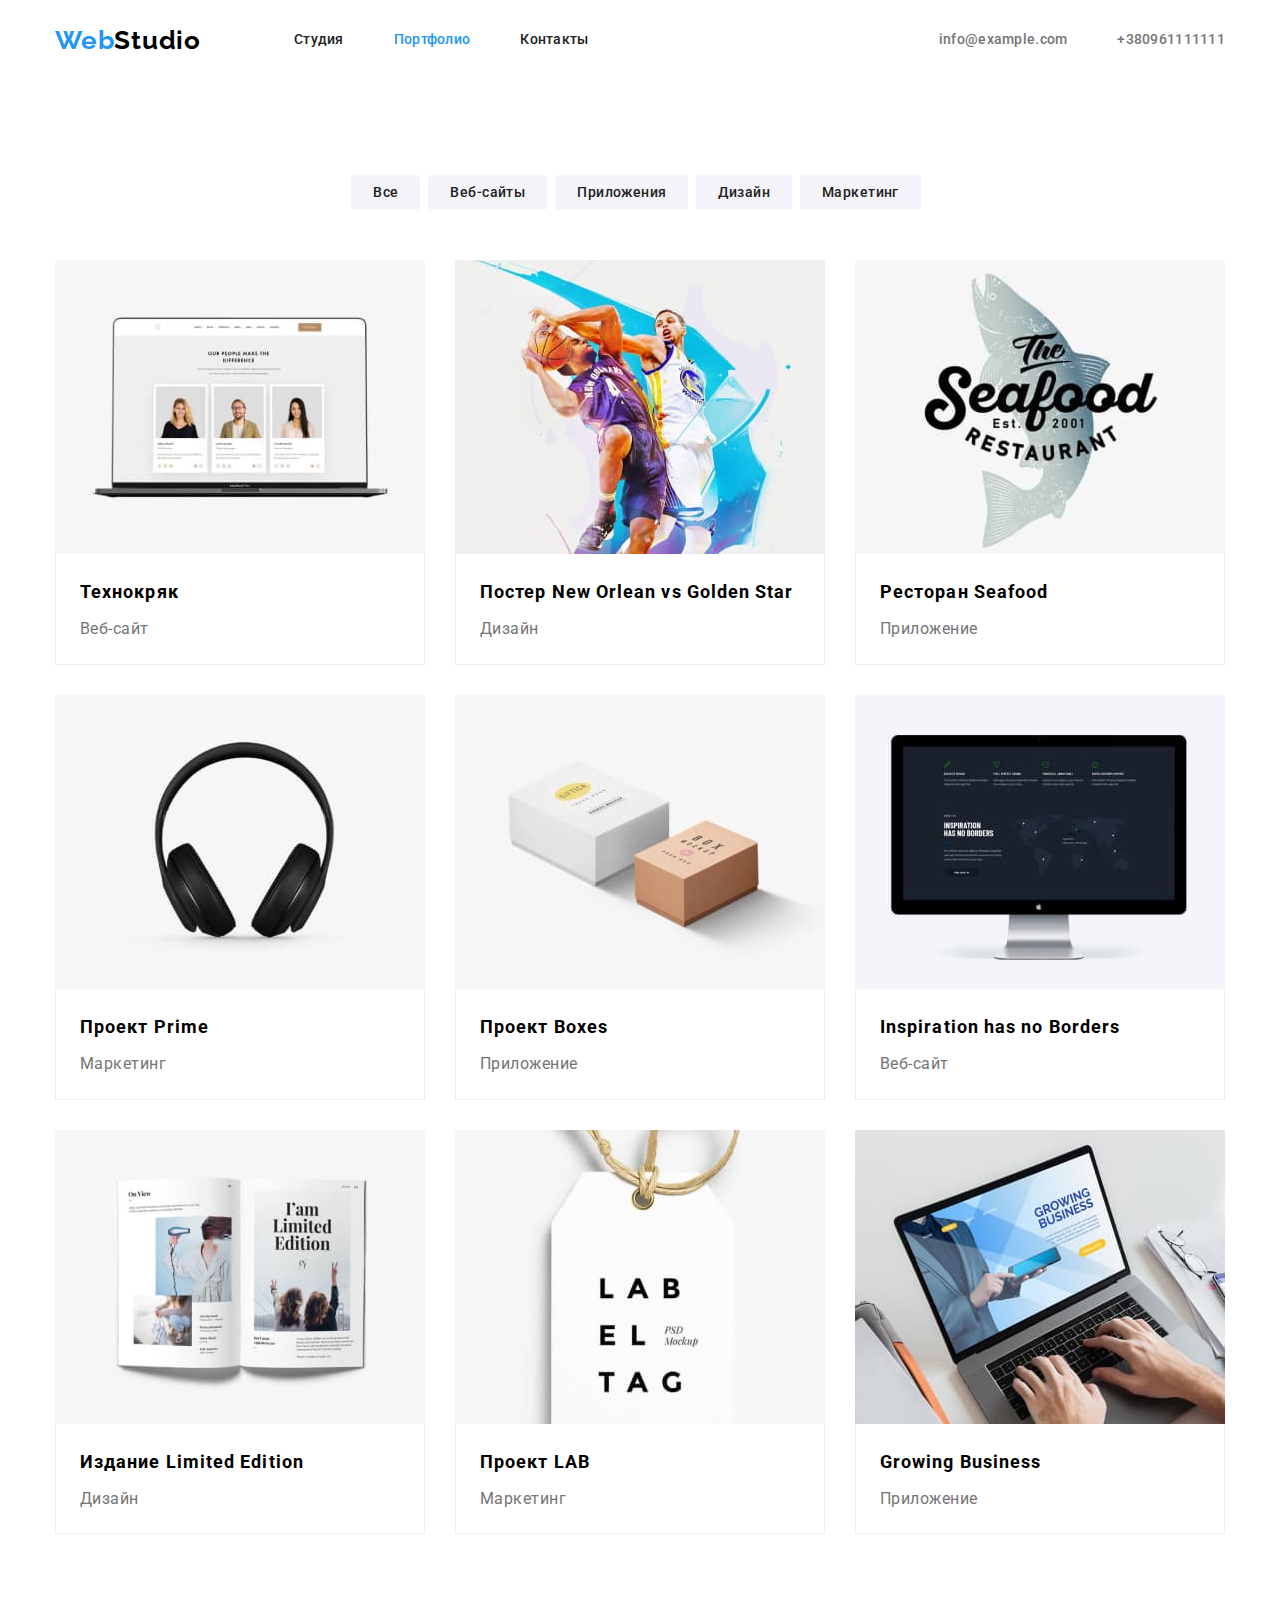
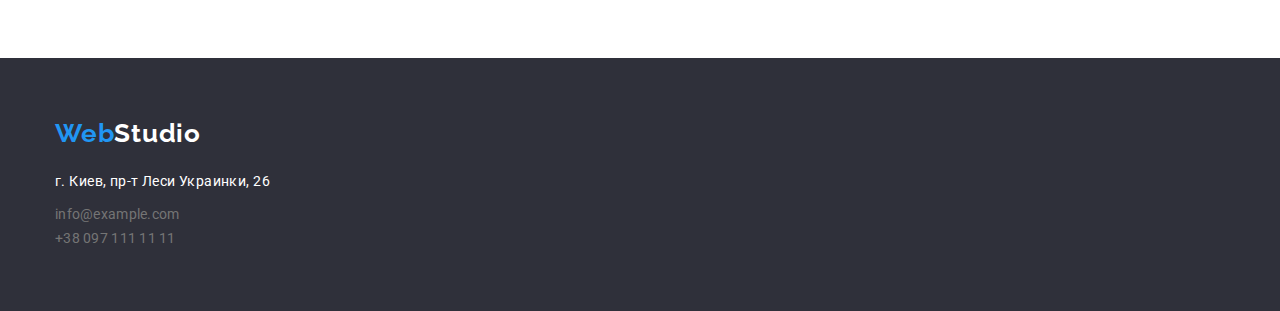
==== portfolio.html @ 349bbde1 "HW#04_05072022" ====
<!DOCTYPE html>
<html lang="ru">

<head>
    <meta charset="UTF-8">
    <meta http-equiv="X-UA-Compatible" content="IE=edge">
    <meta name="viewport" content="width=device-width, initial-scale=1.0">
    <title>Главная</title>

    <link rel="preconnect" href="https://fonts.googleapis.com">
    <link rel="preconnect" href="https://fonts.gstatic.com" crossorigin>
    <link
        href="https://fonts.googleapis.com/css2?family=Raleway:wght@700&family=Roboto:wght@400;500;700;900&display=swap"
        rel="stylesheet">
    <link rel="stylesheet"
        href="https://cdnjs.cloudflare.com/ajax/libs/modern-normalize/1.1.0/modern-normalize.min.css">
    <link rel="stylesheet" href="./css/styles.css">
</head>


    <!-- Оглавление -->
<header class="header">
<div class="container header-container">
    <nav class="navigation">
        <a href="/" class="webstudio"><span class="web">Web</span><span class="studio">Studio</span></a>
        <ul class="nav-list">
            <li class="nav-listitem"><a href="./index.html" class="href">Студия</a></li>
            <li class="nav-listitem"><a href="./portfolio.html" class="href current">Портфолио</a></li>
            <li class="nav-listitem"><a href="/" class="href">Контакты</a></li>
        </ul>
    </nav>

    <ul class="nav-listcontacts">
        <li><a href="mailto:info@example.com" class="contacts email">info@example.com</a></li>
        <li><a href="tel:0961111111" class="contacts">+380961111111</a></li>
    </ul>
    </div>
</header>
    <main class="main-portfolio">
        <!-- Виды услуг -->
        <section class="section">
        <div class="container"> 
            <h1 hidden> Наши проекты</h1>
            <ul class="button-types">
                <li class="buttons"><button type="button" class="button-other">Все</button></li>
                <li class="buttons"><button type="button" class="button-other">Веб-сайты</button></li>
                <li class="buttons"><button type="button" class="button-other">Приложения</button></li>
                <li class="buttons"><button type="button" class="button-other">Дизайн</button></li>
                <li class="buttons"><button type="button" class="button-other">Маркетинг</button></li>
            </ul>
               <!-- Проекты -->
        <ul class="work-examples">
            <li class="work-items">
                <img src="./images/imgTechno.jpg" alt="Технокряк"/>
               <div class="workitems-wrapper"> 
                <h2 class="work-name">Технокряк</h2>
                <p class="work-type">Веб-сайт</p>
                </div>
            </li>
            <li class="work-items">
                <img src="./images/imgNewOrlean.jpg" alt="Постер New Orlean vs Golden Star"/>
                <div class="workitems-wrapper">
                <h2  class="work-name">Постер New Orlean vs Golden Star</h2>
                <p class="work-type">Дизайн</p>
                </div>
            </li>
            <li class="work-items">
                <img src="./images/imgSeafood.jpg" alt="Ресторан Seafood"/>
                <div class="workitems-wrapper"> 
                <h2  class="work-name">Ресторан Seafood</h2>
                <p class="work-type">Приложение</p>
                </div>
            </li>

            <li class="work-items">
                <img src="./images/imgPrime.jpg" alt="Проект Prime"/>
                <div class="workitems-wrapper">
                <h2 class="work-name">Проект Prime</h2>
                <p class="work-type">Маркетинг</p>
                </div>
            </li>

            <li class="work-items">
                <img src="./images/imgBoxes.jpg" alt="Проект Boxes"/>
                <div class="workitems-wrapper">
                <h2  class="work-name">Проект Boxes</h2>
                <p class="work-type">Приложение</p>
                </div>
            </li>

            <li class="work-items">
                <img src="./images/imgInspiration.jpg" alt="Inspiration has no Borders"/>
                <div class="workitems-wrapper">
                <h2  class="work-name">Inspiration has no Borders</h2>
                <p class="work-type">Веб-сайт</p>
                </div>
            </li>
            <li class="work-items">
                <img src="./images/imgLimitedEdition.jpg" alt="Издание Limited Edition"/>
                <div class="workitems-wrapper">
                <h2  class="work-name">Издание Limited Edition</h2>
                <p class="work-type">Дизайн</p>
                </div>
            </li>
            <li class="work-items">
                <img src="./images/imgLab.jpg" alt="Проект LAB"/>
                <div class="workitems-wrapper">
                <h2  class="work-name">Проект LAB</h2>
                <p class="work-type">Маркетинг</p>
                </div>
            </li>
            <li class="work-items">
                <img src="./images/imgGrowBusiness.jpg" alt="Growing Business"/>
                <div class="workitems-wrapper">
                <h2  class="work-name">Growing Business</h2>
                <p class="work-type">Приложение</p>
                </div>
            </li>
        </ul>

        </div>
        </section> 


    </main>
    
        <footer class="footer">
            <div class="container footer-container">
                <a href="/" class="webstudio"><span class="web">Web</span><span class="studiofooter">Studio</span></a>
        
                <address>
                    <ul class="nav-footer">
                        <li class="address">г. Киев, пр-т Леси Украинки, 26</li>
                        <li><a href="mailto:info@example.com" class="contacts">info@example.com</a></li>
                        <li><a href="tel:+380961111111" class="contacts">+38 097 111 11 11</a></li>
                    </ul>
                </address>
        
            </div>
        </footer>


</body>
</html>
---- css/styles.css ----
a { text-decoration: none;}
ul {list-style: none;}
li {list-style: none;}
:root {
    --weblogo-color: #2196F3;
    --text-color: #000000;
    --background:#FFFFFF;
    --portcontacts-color: #212121;
    --tel-color:  #757575;
    --sectionbackgroung: #F5F4FA;
    --solutionbackground-color: #2F303A;
    --iconbackground: F5F4FA;
}
body {
font-family: Roboto, sans-serif;
font-size: 14px;
letter-spacing: 0.03em;
color: var(--text-color);
background: var(--background);
}

h1,
h2,
h3,
p {
margin-top: 0;
margin-bottom: 0;
}

ul {
margin-top: 0;
margin-bottom: 0;
padding-left: 0;
}

img {
display: block;
}

/* Вся секция - Шапка: */
.container {
width: 1200px;
padding-left: 15px;
padding-right: 15px;
margin-left: auto;
margin-right: auto;
}
.section {
padding-top: 94px;
padding-bottom: 94px;
}

/* Overlay styles */
.overlay {
max-width: 1600px;
height: 480px;
margin-left: auto;
margin-right: auto;
background-image: linear-gradient(
    to right, 
    rgba(47, 48, 58, 0.4),
    rgba(47, 48, 58, 0.4)
    ),
    url(../images/Imgpic-hero.jpg);
    background-repeat: no-repeat;
    background-size: cover;
    background-position: center;
    background-color: var(--solutionbackground-color);
}

/* .finger {
    width: 16px;
    height: 16px;
    margin-left: 27px;
   background-image: url(../images/finger.png);
   background-size: contain;
}  */

.header {
padding-top: 25px;
padding-bottom: 25px;
}
.header-container {
/* font-weight: 500px; */
display: flex;
align-items: center;
font-weight: 500;
letter-spacing: 0.02em;
line-height: 1.14;
/* justify-content: space-between; */
}
.navigation {
display: flex;
align-items: center;
}
.nav-list {
display: flex;
align-items: center;
}
.nav-listcontacts {
margin-left: auto;
display: flex;
align-items: center;
}

.href:focus, .href:hover {
color:var(--weblogo-color);
}
.href {
color: var(--portcontacts-color);
}
.nav-listitem:not(:last-child) {
margin-right: 50px; 
}


/*Шапка- лого */
.webstudio {
margin-right: 93px;
font-family: Raleway;
font-weight: 700;
font-size: 26px;
line-height: 1.19;
letter-spacing: 00.03em;
}
.web {
color: var(--weblogo-color)}

.studio {
color: var(--text-color);}

.studio >footer {
    color: var(--text-color);
}
.email{
margin-left: auto;
margin-right: 50px;
}
.contacts {
font-weight: 500px;
color: var(--tel-color);
letter-spacing: 0.02em;
line-height: 1.14;
}

.contacts:hover{
color: var(--weblogo-color);
}

.contacts:focus {
color: var(--weblogo-color);
}
.contacts.email::before {
background-image: url(../images/envelope.png);
}
.contacts.tel::before {
    background-image: url(../images/smartphone.png);
}
/* Блок эффективные решения - заказать услугу */
.solution {
background: var(--solutionbackground-color);
padding-top: 200px;
padding-bottom: 200px;
text-align: center;
}

.solution-text {
width: 696px;
margin:auto;
margin-bottom: 30px;
font-size: 44px;
font-weight: 900;
line-height: 1.36;
text-align: center;
letter-spacing: 0.06em;
text-transform: uppercase;
color: var(--background);
}
/* Кнопка "Заказать услугу" */

button { 
cursor: pointer;
}

.button-orderservice {
min-width: 200px;
font-size: 16px;
background: var(--weblogo-color);
color: var(--background);
border: 1px solid var(--text-color);
padding: 10px 32px;
border-radius: 4px;
letter-spacing: 0.06em;
font-weight: 700;
line-height: 1.62;
}

/* Наши преимущества стили */
.advantages {
display: flex;
align-items: flex-start;
}
.advantage-items:not(:last-child) {
margin-right: 30px;
}
.advantage-items {
flex-basis: calc((100%-4*30px)/4);
}
.advantage-items::before {
display: block;
content: "";
height: 120px;
outline: 1px solid red;
background-size: contain;
background-repeat: no-repeat;
}
.advantage-items.icon-antenna::before {
background-image: url(../images/antenna.png) ;
}
.advantage-items.icon-clock::before {
    background-image: url(../images/clock.png);
}
.advantage-items.icon-computer::before {
    background-image: url(../images/computer.png);
}
.advantage-items.icon-astronaft::before {
    background-image: url(../images/astronaut.png);
}
.advantage-header {
margin-bottom: 10px;
line-height: 1.14;
font-size: 14px;
text-transform: uppercase;
color: var(--portcontacts-color);
background-position: center;
background-color: var(--iconbackground);
border-radius: 4px;
}

.advantage-text {
line-height: 1.71;
color: var(--tel-color);
} 
.whatwedo {
padding-top: 0px;
}
.pics {
display: flex;
align-items: center;
justify-content: space-between;
}
/* Наша команда - стили */ 
.section-team {
background: var(--sectionbackgroung);
}

.header-h {
margin-bottom: 50px;
font-size: 36px;
line-height: 1.16;
text-align: center;
color: var(--portcontacts-color);
}

.team {
display: flex;
flex-wrap: wrap;
/* margin-left: -30px; */
}

.team-card {
background-color: var(--background);
box-shadow: 0px 1px 3px rgba(0, 0, 0, 0.12), 0px 1px 1px rgba(0, 0, 0, 0.14), 0px 2px 1px rgba(0, 0, 0, 0.2);
border-radius: 0px 0px 4px 4px;
}
.team-card:not(:nth-child(4n)) {
margin-right: 30px;
/* flex-basis: calc((100%-4*30px)/4); */
}
/* Стиль секции с тенью */
.teamcontent-wrapper {
padding: 20px 24px;
text-align: center;
flex-basis: calc((100%-120px)/4);
}
.manager {
margin-bottom: 10px;
color: var(--portcontacts-color);
font-size: 16px;
font-weight: 500;
line-height: 1.18;
letter-spacing: 0.03em;
}

.position {
color: var(--tel-color);
font-size: 16px;
line-height: 1.17;
letter-spacing: 0.03em;
}
/* Секция - Постоянные клиенты */
.section-clients {
display: inline-block;
height: 170px;
width: 92px;
background-color: #AFB1B8;
border: 1px solid #AFB1B8;
border-radius: 4px;
}
.client-one {
    background-image: url(../images/Logoclient1.png);
}
.client-two {
    background-image: url(../images/Logoclient2.png);
}
.client-three {
    background-image: url(../images/Logoclient3.png);
}
.client-four {
    background-image: url(../images/Logoclient4.png);
}
.client-five {
    background-image: url(../images/Logoclient5.png);
}

.client-six {
    background-image: url(../images/Logoclient5.png);
}
/*Футер-Вебстудия */
.footer {
padding-top: 60px;
padding-bottom: 60px;
line-height: 1.71;
background: var(--solutionbackground-color);
}

.studiofooter {
color: var(--background);
}

.nav-footer {
margin-top: 20px;
 }
/* Футер- Адрес */
address {
font-style: normal;
}

.address:not(last-child) {
margin-bottom: 9px;
color: var(--background);
line-height: 1.71;
}
.contacts.footer {
color: var(--tel-color);
letter-spacing: 0.03em;
}
.contacts.footer:hover {
color: var(--weblogo-color);
}

/* Стили для потрфолио */

.button-other:hover, .button-other:focus {
background: var(--weblogo-color);
color: var(--background);}

.button-other {
font-size: 16px solid;
font-weight: 500;
line-height: 1.63;
text-align: center;
letter-spacing: 0.03em;
color: var(--portcontacts-color);
background: var(--sectionbackgroung);
border-radius: 4px;
border: none;
padding: 6px 22px;}

.buttons:not(:last-child) {
margin-right: 8px;
}
.current {
color: var(--weblogo-color);
}

.button-types {
display: flex;
align-items: flex-start;
margin-left: -8px;
justify-content: center;
margin-bottom: 50px;
}
.work-name {
font-size: 18px;
letter-spacing: 0.06em;
line-height: 2;
margin-bottom: 4px;
}

.work-type {
font-style: Regular;
font-size: 16px;
font-weight: 400;
letter-spacing: 0.03em;
line-height: 1.87;
color: var(--tel-color);
}
.work-examples {
display: flex;
flex-wrap: wrap;
}
.work-items:not(:nth-child(3n)) {
margin-right: 30px;
}
.work-items {
margin-bottom: 30px;
}
.workitems-wrapper {
padding: 20px 24px;
border-left: 1px solid #EEEEEE;
border-right: 1px solid #EEEEEE;
border-bottom: 1px solid #EEEEEE;
}
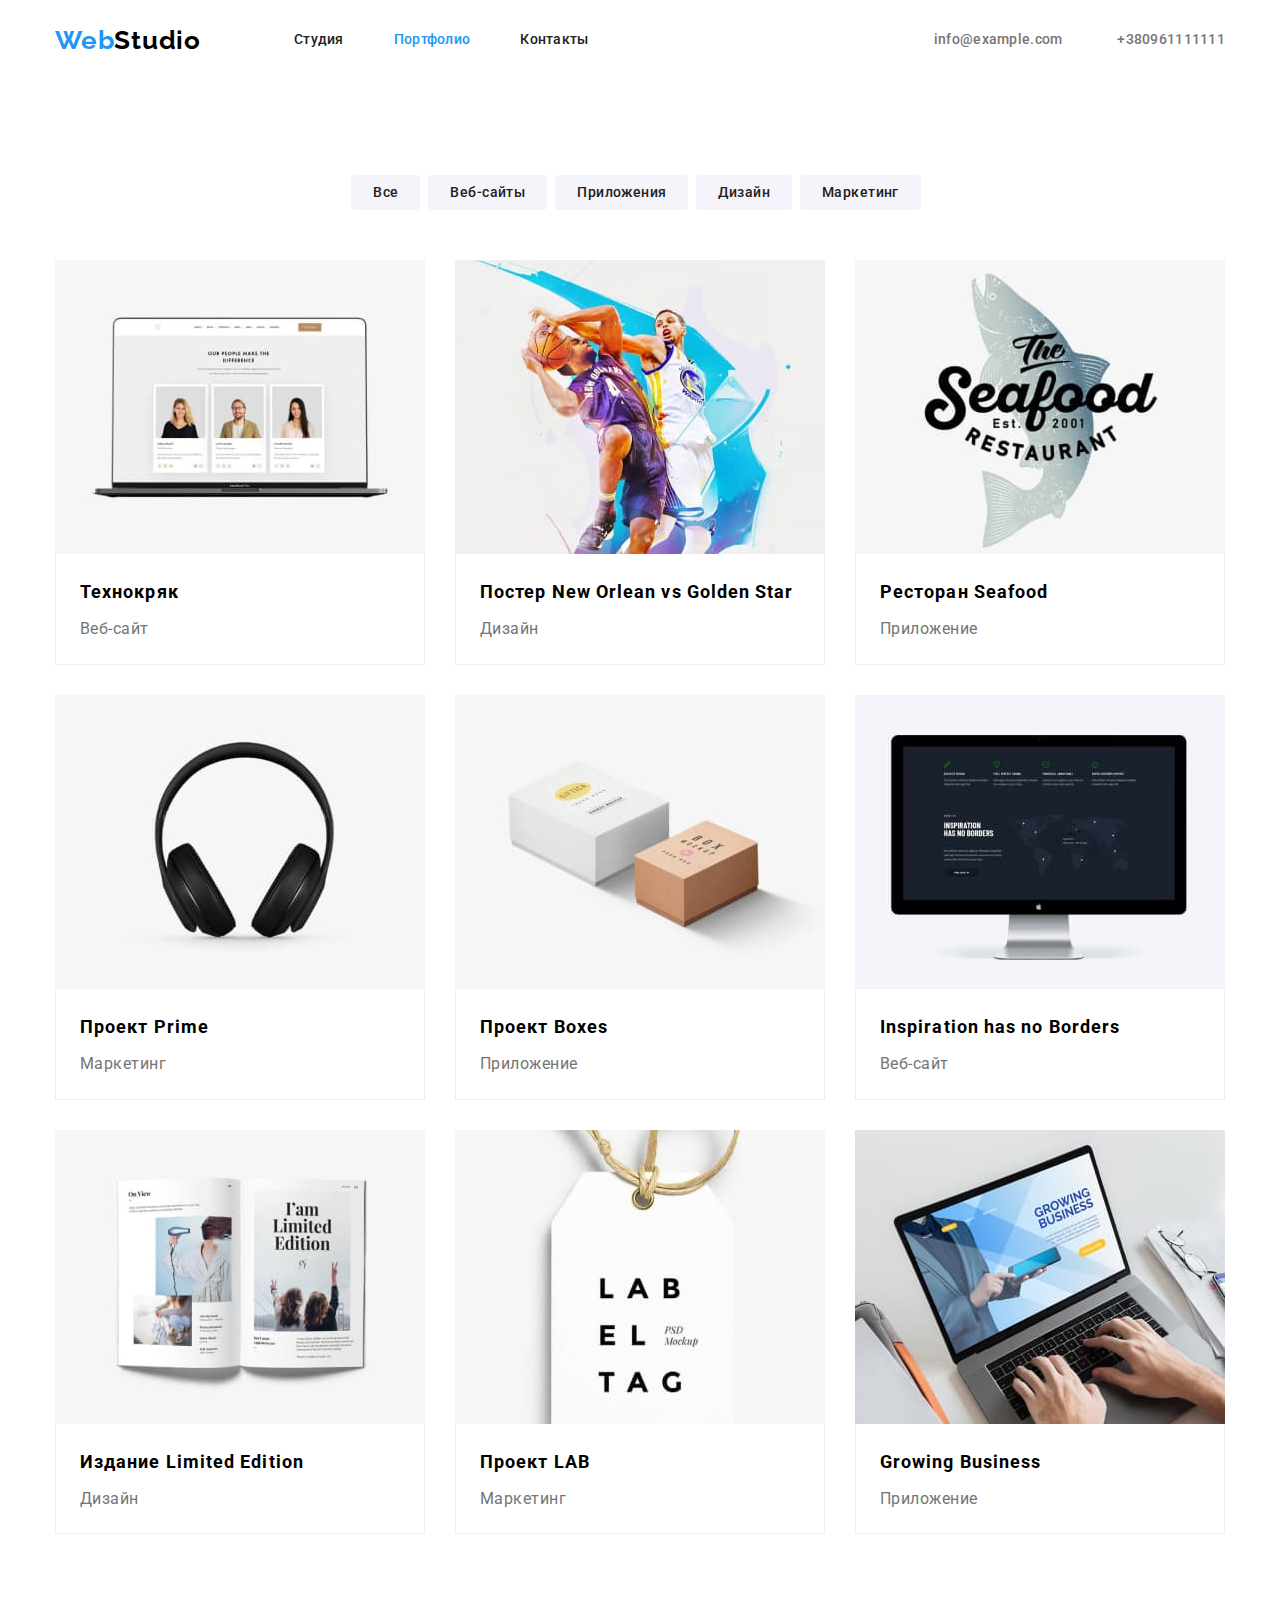
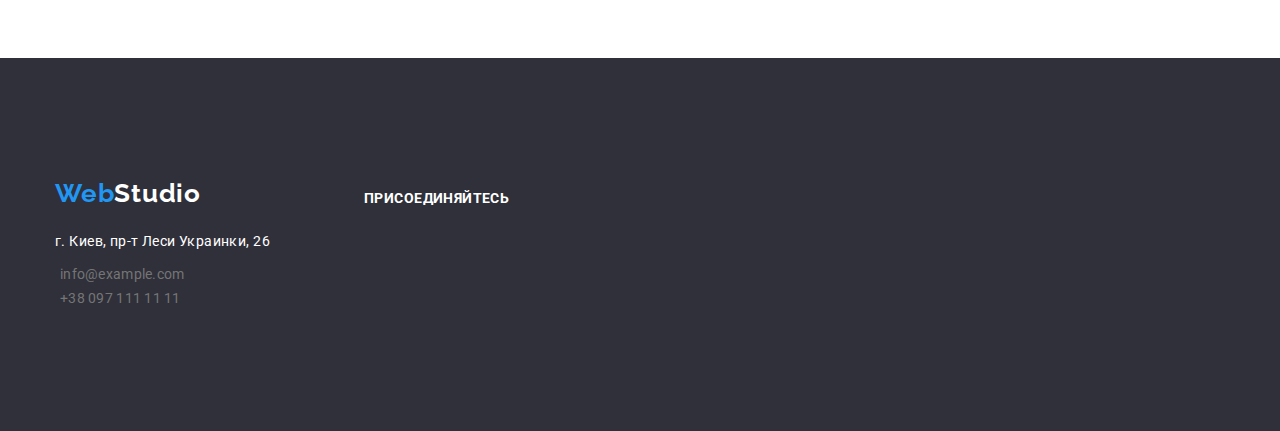
==== commit b695ab7b: "HW#04 10072022" ====
--- a/portfolio.html
+++ b/portfolio.html
@@ -22,7 +22,7 @@
 <header class="header">
 <div class="container header-container">
     <nav class="navigation">
-        <a href="/" class="webstudio"><span class="web">Web</span><span class="studio">Studio</span></a>
+        <a href="" class="webstudio"><span class="web">Web</span><span class="studio">Studio</span></a>
         <ul class="nav-list">
             <li class="nav-listitem"><a href="./index.html" class="href">Студия</a></li>
             <li class="nav-listitem"><a href="./portfolio.html" class="href current">Портфолио</a></li>
@@ -124,10 +124,12 @@
 
     </main>
     
-        <footer class="footer">
-            <div class="container footer-container">
-                <a href="/" class="webstudio"><span class="web">Web</span><span class="studiofooter">Studio</span></a>
-        
+    <footer class="footer">
+    
+        <div class="footer-container container">
+            <div class="href-and-adress">
+                <a href="" class="webstudio"><span class="web">Web</span><span class="studiofooter">Studio</span></a>
+    
                 <address>
                     <ul class="nav-footer">
                         <li class="address">г. Киев, пр-т Леси Украинки, 26</li>
@@ -135,10 +137,46 @@
                         <li><a href="tel:+380961111111" class="contacts">+38 097 111 11 11</a></li>
                     </ul>
                 </address>
-        
             </div>
-        </footer>
-
+            <div class="section-join">
+                <h3 class="header-join">Присоединяйтесь</h3>
+                <ul class="social-list list">
+                    <li class="social-list-items">
+                        <a class="social-list-link" href="">
+                            <svg class="social-list-icon" width="44" height="44">
+                                <use href=".images/sprite.svg#insta"></use>
+                            </svg>
+                        </a>
+                    </li>
+                    <li class="social-list-items">
+                        <a class="social-list-link" href="">
+                            <svg class="social-list-icon" width="44" height="44">
+                                <use href=".images/sprite.svg#twitter"></use>
+                            </svg>
+                        </a>
+                    </li>
+                    <li class="social-list-items">
+                        <a class="social-list-link" href="">
+                            <svg class="social-list-icon" width="44" height="44">
+                                <use href=".images/sprite.svg#fb"></use>
+                            </svg>
+                        </a>
+                    </li>
+                    <li class="social-list-items">
+                        <a class="social-list-link" href="">
+                            <svg class="social-list-icon" width="44" height="44">
+                                <use href=".images/sprite.svg#ldn"></use>
+                            </svg>
+                        </a>
+                    </li>
+                </ul>
+            </div>
+    
+        </div>
+        </div>
+    
+    
+    </footer>
 
 </body>
 </html>--- a/css/styles.css
+++ b/css/styles.css
@@ -81,7 +81,6 @@
 padding-bottom: 25px;
 }
 .header-container {
-/* font-weight: 500px; */
 display: flex;
 align-items: center;
 font-weight: 500;
@@ -98,9 +97,9 @@
 align-items: center;
 }
 .nav-listcontacts {
+display: flex;
+align-items: center;
 margin-left: auto;
-display: flex;
-align-items: center;
 }
 
 .href:focus, .href:hover {
@@ -132,6 +131,10 @@
 .studio >footer {
     color: var(--text-color);
 }
+.envelope, .smartphone {
+    width: 30px;
+    height: 20px;
+}
 .email{
 margin-left: auto;
 margin-right: 50px;
@@ -141,6 +144,7 @@
 color: var(--tel-color);
 letter-spacing: 0.02em;
 line-height: 1.14;
+margin-left: 5px;
 }
 
 .contacts:hover{
@@ -150,18 +154,24 @@
 .contacts:focus {
 color: var(--weblogo-color);
 }
-.contacts.email::before {
-background-image: url(../images/envelope.png);
-}
-.contacts.tel::before {
-    background-image: url(../images/smartphone.png);
-}
+
+.email, .tel {
+    display: flex;
+    align-items: flex-end;
+}
+
 /* Блок эффективные решения - заказать услугу */
+
 .solution {
-background: var(--solutionbackground-color);
+background-image: linear-gradient( 
+rgba(0, 0, 0, 0.4),
+rgba(0, 0, 0, 0.4)), url(../images/Imgpic-hero.jpg);
+background-color: var(--solutionbackground-color);
 padding-top: 200px;
 padding-bottom: 200px;
 text-align: center;
+background-size: cover;
+flex-grow: 1;
 }
 
 .solution-text {
@@ -206,25 +216,21 @@
 .advantage-items {
 flex-basis: calc((100%-4*30px)/4);
 }
-.advantage-items::before {
-display: block;
-content: "";
-height: 120px;
-outline: 1px solid red;
-background-size: contain;
-background-repeat: no-repeat;
-}
-.advantage-items.icon-antenna::before {
-background-image: url(../images/antenna.png) ;
-}
-.advantage-items.icon-clock::before {
-    background-image: url(../images/clock.png);
-}
-.advantage-items.icon-computer::before {
-    background-image: url(../images/computer.png);
-}
-.advantage-items.icon-astronaft::before {
-    background-image: url(../images/astronaut.png);
+.advantage-items_pic {
+
+    background-color: #F5F4FA;
+    padding: 25px 50px;
+    height: 120px;
+    width: 270px;
+    margin-bottom: 32px;
+    text-align: center;
+    background-size: cover;
+    flex-grow: 1;
+    background-image: url(../images/sprite.svg#antenna);
+}
+.pic {
+    margin-left: auto;
+    margin-right: auto;
 }
 .advantage-header {
 margin-bottom: 10px;
@@ -279,7 +285,7 @@
 }
 /* Стиль секции с тенью */
 .teamcontent-wrapper {
-padding: 20px 24px;
+padding: 30px 32px;
 text-align: center;
 flex-basis: calc((100%-120px)/4);
 }
@@ -297,35 +303,55 @@
 font-size: 16px;
 line-height: 1.17;
 letter-spacing: 0.03em;
+margin-bottom: 16px;
 }
 /* Секция - Постоянные клиенты */
-.section-clients {
-display: inline-block;
-height: 170px;
-width: 92px;
-background-color: #AFB1B8;
-border: 1px solid #AFB1B8;
-border-radius: 4px;
-}
-.client-one {
-    background-image: url(../images/Logoclient1.png);
-}
-.client-two {
-    background-image: url(../images/Logoclient2.png);
-}
-.client-three {
-    background-image: url(../images/Logoclient3.png);
-}
-.client-four {
-    background-image: url(../images/Logoclient4.png);
-}
-.client-five {
-    background-image: url(../images/Logoclient5.png);
-}
-
-.client-six {
-    background-image: url(../images/Logoclient5.png);
-}
+.social-list {
+    display: flex;
+    width: 206px;
+    margin: auto;
+    justify-content: space-between;
+   
+}
+.social-list-link {
+    display: flex;
+    align-items: center;
+    justify-content: center;
+    width: 44px;
+    height: 44px;
+    border-radius: 50%;
+}
+.social-list-link:hover .social-list-icon,
+.social-list-link:focus .social-list-icon {
+    fill: var(--weblogo-color);
+    }
+.social-list-link:hover,
+.social-list-link:focus {
+background-color: var(--weblogo-color);
+}
+.social-list-icon {
+    fill: var(--tel-color);
+}
+.clients {
+display: flex;
+flex-wrap: wrap;
+}
+.clients-items {
+    height: 92px;
+    width: 170px;
+    border: 1px solid #AFB1B8;
+    border-radius: 4px;
+    margin-right: 24px;
+    background-repeat: no-repeat;
+    background-position: center;
+    background-color: none;
+    padding: 16px 32px;
+}
+.clients-items:not(:nth-child(6n)){
+margin-right: 24px;
+}
+
+
 /*Футер-Вебстудия */
 .footer {
 padding-top: 60px;
@@ -334,6 +360,7 @@
 background: var(--solutionbackground-color);
 }
 
+
 .studiofooter {
 color: var(--background);
 }
@@ -421,4 +448,27 @@
 border-left: 1px solid #EEEEEE;
 border-right: 1px solid #EEEEEE;
 border-bottom: 1px solid #EEEEEE;
+}
+
+.footer-container {
+    display: flex;
+}
+.href-and-adress {
+    margin-top: 60px;
+    margin-bottom: 60px;
+}
+.section-join {
+    display: block;
+    margin-left: 70px;
+    margin-top: 72px;
+}
+.header-join {
+    font-family: 'Roboto';
+    font-style: normal;
+    font-weight: 700;
+    font-size: 14px;
+    line-height: 16px;
+    letter-spacing: 0.03em;
+    text-transform: uppercase;
+    color: var(--background);
 }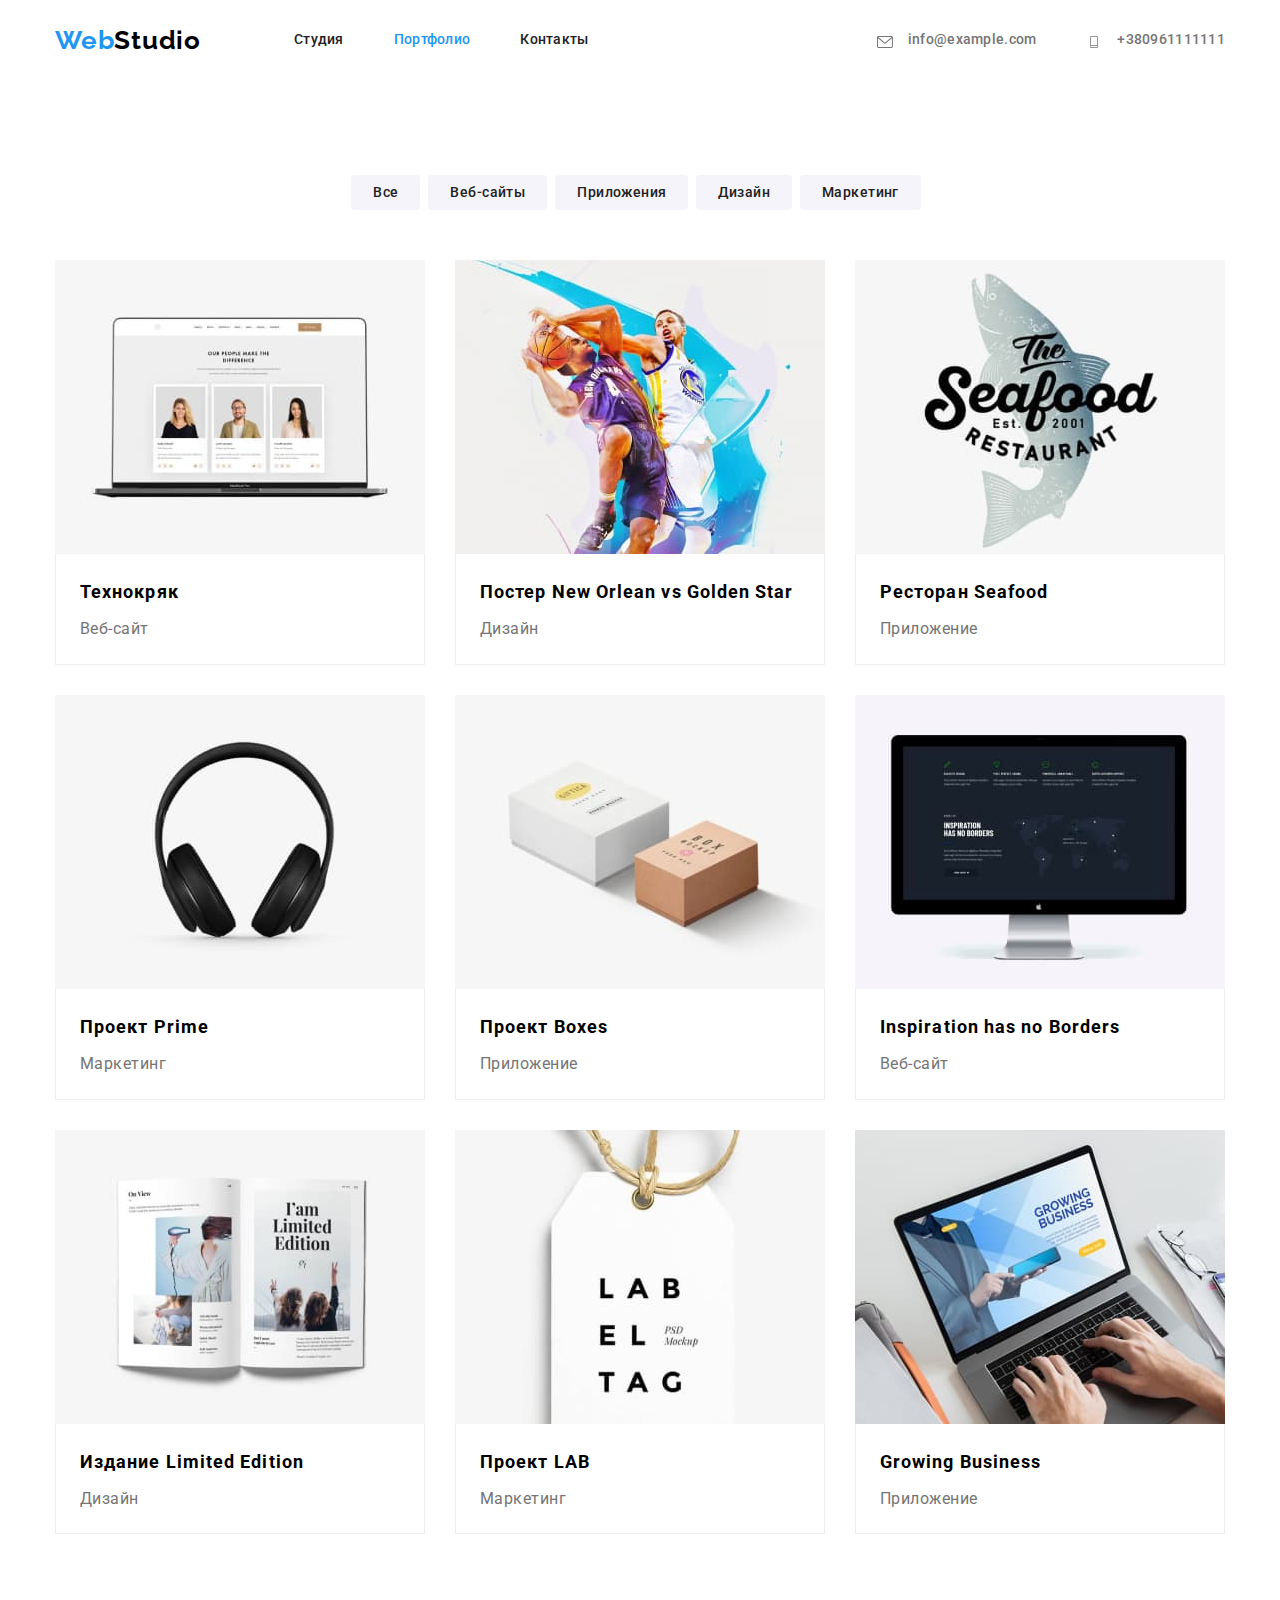
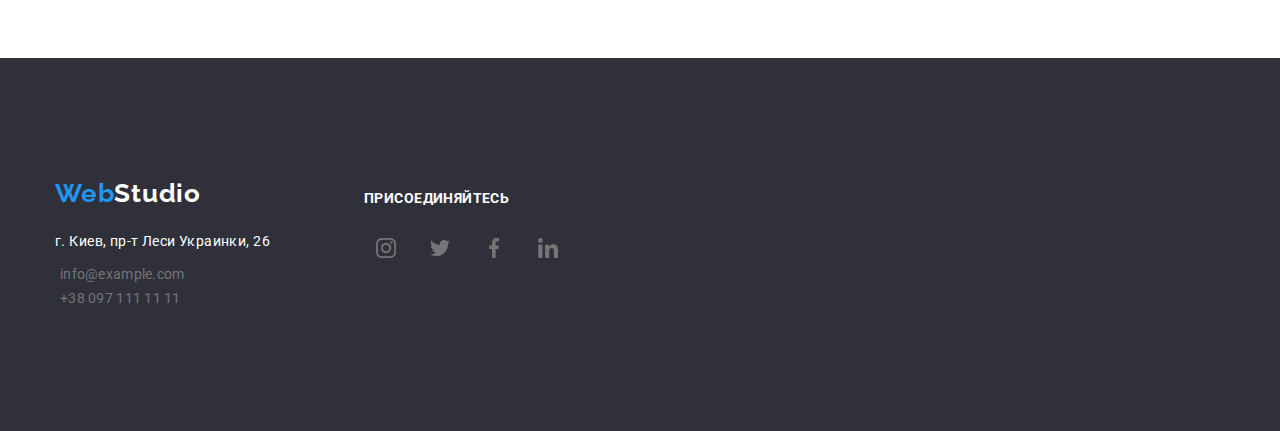
==== commit 255042ab: "HW#04 20072022" ====
--- a/portfolio.html
+++ b/portfolio.html
@@ -31,9 +31,25 @@
     </nav>
 
     <ul class="nav-listcontacts">
-        <li><a href="mailto:info@example.com" class="contacts email">info@example.com</a></li>
-        <li><a href="tel:0961111111" class="contacts">+380961111111</a></li>
-    </ul>
+        <li class="email">
+        <svg class="envelope" width="16" height="12">
+            <use 
+            href="./images/sprite.svg#icon-envelope">
+        </use>
+        </svg>
+      
+        <a href="mailto:info@example.com" class="contacts">info@example.com</a>
+        </li>
+       
+        <li class="tel">
+        <svg class="smartphone" width="16" height="12">
+        <use 
+        href="./images/sprite.svg#icon-smartphone">
+        </use>
+        </svg >
+            <a href="tel:0961111111" class="contacts">+380961111111</a>
+        </li>
+</ul>
     </div>
 </header>
     <main class="main-portfolio">
@@ -125,58 +141,58 @@
     </main>
     
     <footer class="footer">
-    
-        <div class="footer-container container">
+       
+        <div class="footer-container container"> 
             <div class="href-and-adress">
-                <a href="" class="webstudio"><span class="web">Web</span><span class="studiofooter">Studio</span></a>
-    
-                <address>
-                    <ul class="nav-footer">
-                        <li class="address">г. Киев, пр-т Леси Украинки, 26</li>
-                        <li><a href="mailto:info@example.com" class="contacts">info@example.com</a></li>
-                        <li><a href="tel:+380961111111" class="contacts">+38 097 111 11 11</a></li>
-                    </ul>
-                </address>
+        <a href="" class="webstudio"><span class="web">Web</span><span class="studiofooter">Studio</span></a>
+
+            <address>
+            <ul class="nav-footer">
+            <li class="address">г. Киев, пр-т Леси Украинки, 26</li>
+            <li><a href="mailto:info@example.com" class="contacts">info@example.com</a></li>
+            <li><a href="tel:+380961111111" class="contacts">+38 097 111 11 11</a></li>
+            </ul>
+            </address>
             </div>
-            <div class="section-join">
-                <h3 class="header-join">Присоединяйтесь</h3>
+            <div class="section-join"> 
+            <h3 class="header-join">Присоединяйтесь</h3>   
                 <ul class="social-list list">
-                    <li class="social-list-items">
-                        <a class="social-list-link" href="">
-                            <svg class="social-list-icon" width="44" height="44">
-                                <use href=".images/sprite.svg#insta"></use>
-                            </svg>
-                        </a>
-                    </li>
-                    <li class="social-list-items">
-                        <a class="social-list-link" href="">
-                            <svg class="social-list-icon" width="44" height="44">
-                                <use href=".images/sprite.svg#twitter"></use>
-                            </svg>
-                        </a>
-                    </li>
-                    <li class="social-list-items">
-                        <a class="social-list-link" href="">
-                            <svg class="social-list-icon" width="44" height="44">
-                                <use href=".images/sprite.svg#fb"></use>
-                            </svg>
-                        </a>
-                    </li>
-                    <li class="social-list-items">
-                        <a class="social-list-link" href="">
-                            <svg class="social-list-icon" width="44" height="44">
-                                <use href=".images/sprite.svg#ldn"></use>
-                            </svg>
-                        </a>
-                    </li>
-                </ul>
-            </div>
-    
+                <li class="social-list-items">
+                    <a class="social-list-link" href="">
+                        <svg class="social-list-icon" width="20" height="20">
+                            <use href="./images/sprite.svg#icon-insta"></use>
+                        </svg>
+                    </a>
+                </li>
+                <li class="social-list-items">
+                    <a class="social-list-link" href="">
+                        <svg class="social-list-icon" width="20" height="20">
+                            <use href="./images/sprite.svg#icon-twitter"></use>
+                        </svg>
+                    </a>
+                </li>
+                <li class="social-list-items">
+                    <a class="social-list-link" href="">
+                        <svg class="social-list-icon" width="20" height="20">
+                            <use href="./images/sprite.svg#icon-fb"></use>
+                        </svg>
+                    </a>
+                </li>
+                <li class="social-list-items">
+                    <a class="social-list-link" href="">
+                        <svg class="social-list-icon" width="20" height="20">
+                            <use href="./images/sprite.svg#icon-ldn"></use>
+                        </svg>
+                    </a>
+                </li>
+                 </ul>
+                </div>
+
+                </div>
         </div>
-        </div>
-    
-    
-    </footer>
+       
+      
+        </footer>
 
 </body>
 </html>--- a/css/styles.css
+++ b/css/styles.css
@@ -52,11 +52,11 @@
 
 /* Overlay styles */
 .overlay {
-max-width: 1600px;
-height: 480px;
-margin-left: auto;
-margin-right: auto;
-background-image: linear-gradient(
+    max-width: 1600px;
+    height: 480px;
+    margin-left: auto;
+    margin-right: auto;
+    background-image: linear-gradient(
     to right, 
     rgba(47, 48, 58, 0.4),
     rgba(47, 48, 58, 0.4)
@@ -68,73 +68,72 @@
     background-color: var(--solutionbackground-color);
 }
 
-/* .finger {
-    width: 16px;
-    height: 16px;
-    margin-left: 27px;
-   background-image: url(../images/finger.png);
-   background-size: contain;
-}  */
-
 .header {
-padding-top: 25px;
-padding-bottom: 25px;
+    padding-top: 25px;
+    padding-bottom: 25px;
 }
 .header-container {
-display: flex;
-align-items: center;
-font-weight: 500;
-letter-spacing: 0.02em;
-line-height: 1.14;
+    display: flex;
+    align-items: center;
+    font-weight: 500;
+    letter-spacing: 0.02em;
+    line-height: 1.14;
 /* justify-content: space-between; */
 }
 .navigation {
-display: flex;
-align-items: center;
+    display: flex;
+    align-items: center;
 }
 .nav-list {
-display: flex;
-align-items: center;
+    display: flex;
+    align-items: center;
 }
 .nav-listcontacts {
-display: flex;
-align-items: center;
-margin-left: auto;
-}
+    display: flex;
+    align-items: center;
+    margin-left: auto;
+    }
 
 .href:focus, .href:hover {
-color:var(--weblogo-color);
+    color:var(--weblogo-color);
 }
 .href {
-color: var(--portcontacts-color);
+    color: var(--portcontacts-color);
 }
 .nav-listitem:not(:last-child) {
-margin-right: 50px; 
-}
-
+    margin-right: 50px; 
+}
 
 /*Шапка- лого */
 .webstudio {
-margin-right: 93px;
-font-family: Raleway;
-font-weight: 700;
-font-size: 26px;
-line-height: 1.19;
-letter-spacing: 00.03em;
+    margin-right: 93px;
+    font-family: Raleway;
+    font-weight: 700;
+    font-size: 26px;
+    line-height: 1.19;
+    letter-spacing: 00.03em;
 }
 .web {
-color: var(--weblogo-color)}
+    color: var(--weblogo-color)}
 
 .studio {
-color: var(--text-color);}
+    color: var(--text-color);}
 
 .studio >footer {
     color: var(--text-color);
 }
 .envelope, .smartphone {
-    width: 30px;
-    height: 20px;
-}
+  margin-right: 10px; 
+  fill: var(--tel-color);
+}
+.smartphone:hover {
+    fill: var(--weblogo-color);
+}
+
+.envelope:hover {
+    fill: var(--weblogo-color);
+}
+
 .email{
 margin-left: auto;
 margin-right: 50px;
@@ -163,29 +162,30 @@
 /* Блок эффективные решения - заказать услугу */
 
 .solution {
-background-image: linear-gradient( 
-rgba(0, 0, 0, 0.4),
-rgba(0, 0, 0, 0.4)), url(../images/Imgpic-hero.jpg);
-background-color: var(--solutionbackground-color);
-padding-top: 200px;
-padding-bottom: 200px;
-text-align: center;
-background-size: cover;
-flex-grow: 1;
+    background-image: linear-gradient( 
+    rgba(0, 0, 0, 0.4),
+    rgba(0, 0, 0, 0.4)), url(../images/Imgpic-hero.jpg);
+    background-color: var(--solutionbackground-color);
+    max-width: 1600px;
+    padding-top: 200px;
+    padding-bottom: 200px;
+    text-align: center;
+    background-size: cover;
+    flex-grow: 1;
 }
 
 .solution-text {
-width: 696px;
-margin:auto;
-margin-bottom: 30px;
-font-size: 44px;
-font-weight: 900;
-line-height: 1.36;
-text-align: center;
-letter-spacing: 0.06em;
-text-transform: uppercase;
-color: var(--background);
-}
+    width: 696px;
+    margin:auto;
+    margin-bottom: 30px;
+    font-size: 44px;
+    font-weight: 900;
+    line-height: 1.36;
+    text-align: center;
+    letter-spacing: 0.06em;
+    text-transform: uppercase;
+    color: var(--background);
+    }
 /* Кнопка "Заказать услугу" */
 
 button { 
@@ -193,16 +193,17 @@
 }
 
 .button-orderservice {
-min-width: 200px;
-font-size: 16px;
-background: var(--weblogo-color);
-color: var(--background);
-border: 1px solid var(--text-color);
-padding: 10px 32px;
-border-radius: 4px;
-letter-spacing: 0.06em;
-font-weight: 700;
-line-height: 1.62;
+    min-width: 200px;
+    font-size: 16px;
+    background: var(--weblogo-color);
+    color: var(--background);
+    padding: 10px 32px;
+    border-radius: 4px;
+    letter-spacing: 0.06em;
+    font-weight: 700;
+    line-height: 1.62;
+    box-shadow: 0px 4px 4px rgba(0, 0, 0, 0.15);
+
 }
 
 /* Наши преимущества стили */
@@ -226,84 +227,91 @@
     text-align: center;
     background-size: cover;
     flex-grow: 1;
-    background-image: url(../images/sprite.svg#antenna);
-}
+}
+.advantage-items_pic:hover {
+    border: 1px solid var(--weblogo-color);
+}
+
+
 .pic {
     margin-left: auto;
     margin-right: auto;
 }
+.pic:hover {
+    fill: var(--weblogo-color);
+}
 .advantage-header {
-margin-bottom: 10px;
-line-height: 1.14;
-font-size: 14px;
-text-transform: uppercase;
-color: var(--portcontacts-color);
-background-position: center;
-background-color: var(--iconbackground);
-border-radius: 4px;
+    margin-bottom: 10px;
+    line-height: 1.14;
+    font-size: 14px;
+    text-transform: uppercase;
+    color: var(--portcontacts-color);
+    background-position: center;
+    background-color: var(--iconbackground);
+    border-radius: 4px;
 }
 
 .advantage-text {
-line-height: 1.71;
-color: var(--tel-color);
+    line-height: 1.71;
+    color: var(--tel-color);
 } 
 .whatwedo {
-padding-top: 0px;
+    padding-top: 0px;
 }
 .pics {
-display: flex;
-align-items: center;
-justify-content: space-between;
+    display: flex;
+    align-items: center;
+    justify-content: space-between;
 }
 /* Наша команда - стили */ 
 .section-team {
-background: var(--sectionbackgroung);
+    background: var(--sectionbackgroung);
 }
 
 .header-h {
-margin-bottom: 50px;
-font-size: 36px;
-line-height: 1.16;
-text-align: center;
-color: var(--portcontacts-color);
+    margin-bottom: 50px;
+    font-size: 36px;
+    line-height: 1.16;
+    text-align: center;
+    color: var(--portcontacts-color);
 }
 
 .team {
-display: flex;
-flex-wrap: wrap;
+    display: flex;
+    flex-wrap: wrap;
 /* margin-left: -30px; */
 }
 
 .team-card {
-background-color: var(--background);
-box-shadow: 0px 1px 3px rgba(0, 0, 0, 0.12), 0px 1px 1px rgba(0, 0, 0, 0.14), 0px 2px 1px rgba(0, 0, 0, 0.2);
-border-radius: 0px 0px 4px 4px;
+    background-color: var(--background);
+    box-shadow: 0px 1px 3px rgba(0, 0, 0, 0.12), 0px 1px 1px rgba(0, 0, 0, 0.14), 0px 2px 1px rgba(0, 0, 0, 0.2);
+    border-radius: 0px 0px 4px 4px;
 }
 .team-card:not(:nth-child(4n)) {
-margin-right: 30px;
+    margin-right: 30px;
 /* flex-basis: calc((100%-4*30px)/4); */
 }
 /* Стиль секции с тенью */
 .teamcontent-wrapper {
-padding: 30px 32px;
-text-align: center;
-flex-basis: calc((100%-120px)/4);
+    padding: 30px 32px;
+    text-align: center;
+    flex-basis: calc((100%-120px)/4);
 }
 .manager {
-margin-bottom: 10px;
-color: var(--portcontacts-color);
-font-size: 16px;
-font-weight: 500;
-line-height: 1.18;
-letter-spacing: 0.03em;
+    margin-bottom: 10px;
+    color: var(--portcontacts-color);
+    font-size: 16px;
+    font-weight: 500;
+    line-height: 1.18;
+    letter-spacing: 0.03em;
 }
 
 .position {
-color: var(--tel-color);
-font-size: 16px;
-line-height: 1.17;
-letter-spacing: 0.03em;
-margin-bottom: 16px;
+    color: var(--tel-color);
+    font-size: 16px;
+    line-height: 1.17;
+    letter-spacing: 0.03em;
+    margin-bottom: 16px;
 }
 /* Секция - Постоянные клиенты */
 .social-list {
@@ -323,18 +331,18 @@
 }
 .social-list-link:hover .social-list-icon,
 .social-list-link:focus .social-list-icon {
-    fill: var(--weblogo-color);
+    fill: var(--tel-color);
     }
 .social-list-link:hover,
 .social-list-link:focus {
-background-color: var(--weblogo-color);
+    background-color: var(--weblogo-color);
 }
 .social-list-icon {
     fill: var(--tel-color);
 }
 .clients {
-display: flex;
-flex-wrap: wrap;
+    display: flex;
+    flex-wrap: wrap;
 }
 .clients-items {
     height: 92px;
@@ -346,109 +354,111 @@
     background-position: center;
     background-color: none;
     padding: 16px 32px;
+    fill: var(--tel-color);
 }
 .clients-items:not(:nth-child(6n)){
-margin-right: 24px;
-}
-
+    margin-right: 24px;
+}
+.clients-items:hover {
+    fill: var(--weblogo-color);
+    border: 1px solid var(--weblogo-color);
+}
 
 /*Футер-Вебстудия */
 .footer {
-padding-top: 60px;
-padding-bottom: 60px;
-line-height: 1.71;
-background: var(--solutionbackground-color);
+    padding-top: 60px;
+    padding-bottom: 60px;
+    line-height: 1.71;
+    background: var(--solutionbackground-color);
 }
 
 
 .studiofooter {
-color: var(--background);
+    color: var(--background);
 }
 
 .nav-footer {
-margin-top: 20px;
+    margin-top: 20px;
  }
 /* Футер- Адрес */
 address {
-font-style: normal;
-}
+    font-style: normal;}
 
 .address:not(last-child) {
-margin-bottom: 9px;
-color: var(--background);
-line-height: 1.71;
-}
+    margin-bottom: 9px;
+    color: var(--background);
+    line-height: 1.71;}
+
 .contacts.footer {
-color: var(--tel-color);
-letter-spacing: 0.03em;
-}
+    color: var(--tel-color);
+    letter-spacing: 0.03em;}
+
 .contacts.footer:hover {
-color: var(--weblogo-color);
-}
+    color: var(--weblogo-color);}
 
 /* Стили для потрфолио */
 
 .button-other:hover, .button-other:focus {
-background: var(--weblogo-color);
-color: var(--background);}
+    background: var(--weblogo-color);
+    color: var(--sectionbackgroung);}
 
 .button-other {
-font-size: 16px solid;
-font-weight: 500;
-line-height: 1.63;
-text-align: center;
-letter-spacing: 0.03em;
-color: var(--portcontacts-color);
-background: var(--sectionbackgroung);
-border-radius: 4px;
-border: none;
-padding: 6px 22px;}
+    font-size: 16px solid;
+    font-weight: 500;
+    line-height: 1.63;
+    text-align: center;
+    letter-spacing: 0.03em;
+    color: var(--portcontacts-color);
+    background: var(--sectionbackgroung);
+    border-radius: 4px;
+    border: none;
+    padding: 6px 22px;}
 
 .buttons:not(:last-child) {
-margin-right: 8px;
-}
+    margin-right: 8px;}
 .current {
-color: var(--weblogo-color);
-}
+    color: var(--weblogo-color);}
 
 .button-types {
-display: flex;
-align-items: flex-start;
-margin-left: -8px;
-justify-content: center;
-margin-bottom: 50px;
-}
+    display: flex;
+    align-items: flex-start;
+    margin-left: -8px;
+    justify-content: center;
+    margin-bottom: 50px;}
+
 .work-name {
-font-size: 18px;
-letter-spacing: 0.06em;
-line-height: 2;
-margin-bottom: 4px;
-}
+    font-size: 18px;
+    letter-spacing: 0.06em;
+    line-height: 2;
+    margin-bottom: 4px;}
 
 .work-type {
-font-style: Regular;
-font-size: 16px;
-font-weight: 400;
-letter-spacing: 0.03em;
-line-height: 1.87;
-color: var(--tel-color);
-}
+    font-style: Regular;
+    font-size: 16px;
+    font-weight: 400;
+    letter-spacing: 0.03em;
+    line-height: 1.87;
+    color: var(--tel-color);}
+
 .work-examples {
-display: flex;
-flex-wrap: wrap;
+    display: flex;
+    flex-wrap: wrap;
 }
 .work-items:not(:nth-child(3n)) {
-margin-right: 30px;
+    margin-right: 30px;
 }
 .work-items {
-margin-bottom: 30px;
+    margin-bottom: 30px;
+}
+.work-items:hover {
+    box-shadow: 4px 4px 2px 1px #EEEEEE;
 }
 .workitems-wrapper {
-padding: 20px 24px;
-border-left: 1px solid #EEEEEE;
-border-right: 1px solid #EEEEEE;
-border-bottom: 1px solid #EEEEEE;
-}
+    padding: 20px 24px;
+    border-left: 1px solid #EEEEEE;
+    border-right: 1px solid #EEEEEE;
+    border-bottom: 1px solid #EEEEEE;
+    }
 
 .footer-container {
     display: flex;
@@ -471,4 +481,8 @@
     letter-spacing: 0.03em;
     text-transform: uppercase;
     color: var(--background);
-}+    margin-bottom: 20px;
+}
+.social-list-link:not(:last-child) {
+    margin-right: 10px;
+}
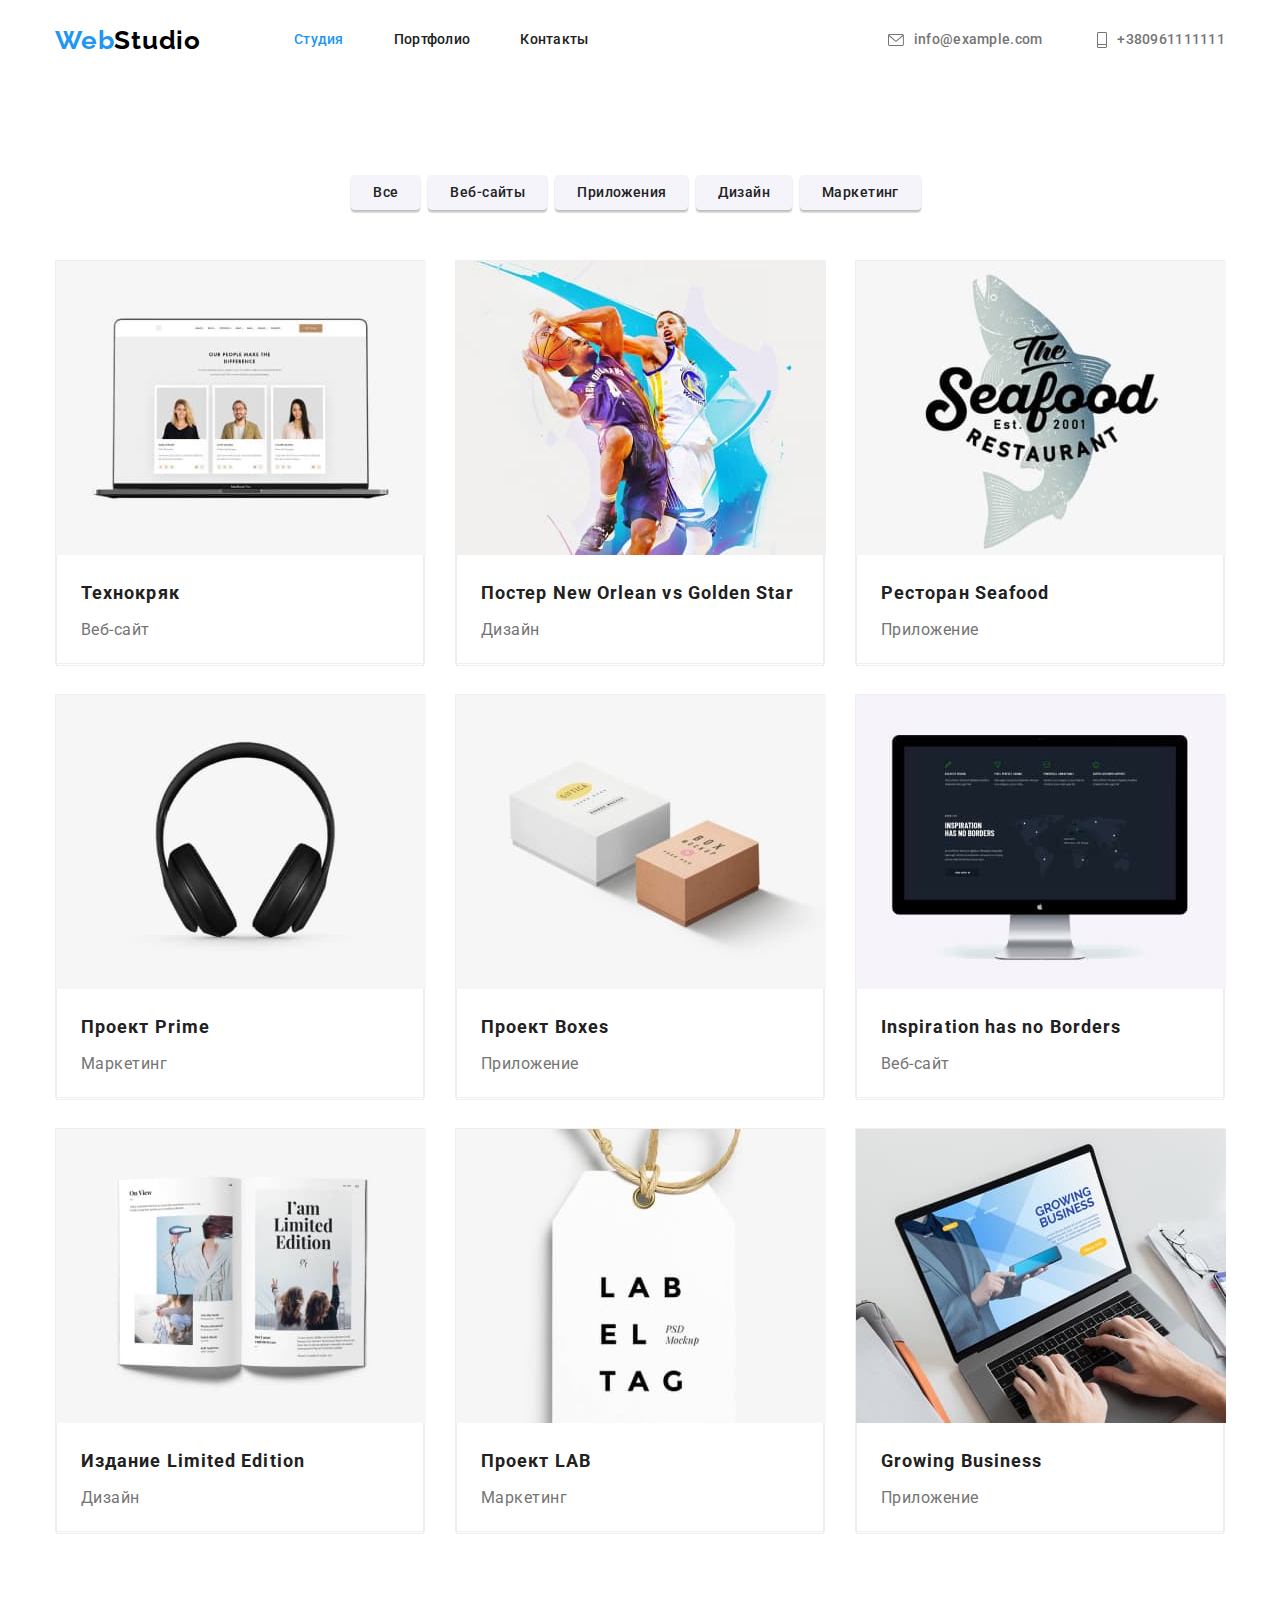
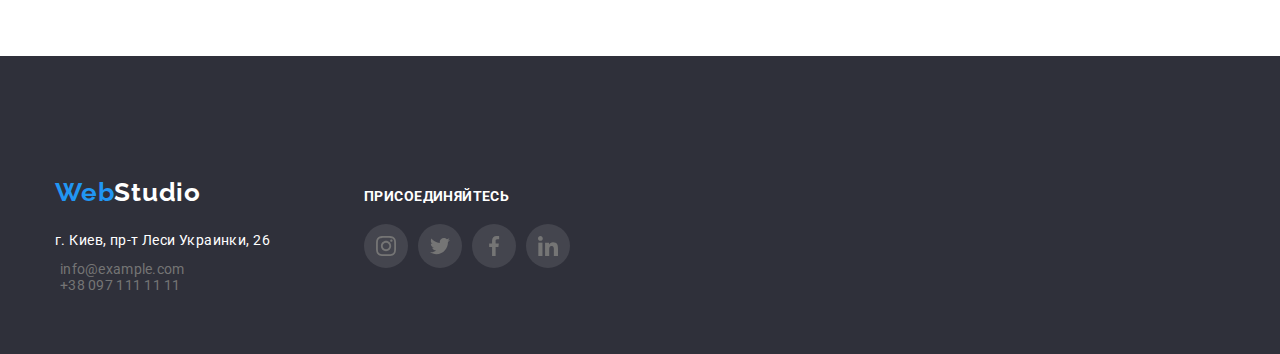
==== commit c00d2517: "HW#04 25072022" ====
--- a/portfolio.html
+++ b/portfolio.html
@@ -19,42 +19,49 @@
 
 
     <!-- Оглавление -->
-<header class="header">
-<div class="container header-container">
-    <nav class="navigation">
-        <a href="" class="webstudio"><span class="web">Web</span><span class="studio">Studio</span></a>
-        <ul class="nav-list">
-            <li class="nav-listitem"><a href="./index.html" class="href">Студия</a></li>
-            <li class="nav-listitem"><a href="./portfolio.html" class="href current">Портфолио</a></li>
-            <li class="nav-listitem"><a href="/" class="href">Контакты</a></li>
+    <header class="header header-portfolio">
+        <div class="container header-container">
+        <nav class="navigation">
+            <a href="" class="webstudio"><span class="web">Web</span><span class="studio">Studio</span></a>
+                <ul class="nav-list">
+                    <li class="nav-listitem"><a href="./index.html" class="href current">Студия</a></li>
+                    <li class="nav-listitem"><a href="./portfolio.html" class="href">Портфолио</a></li>
+                    <li class="nav-listitem"><a href="/" class="href">Контакты</a></li>
+                </ul>
+        </nav>
+        
+        <ul class="nav-listcontacts">
+                <li class="email">
+                   
+                <a class="contacts" href="mailto:info@example.com">
+                    <svg class="envelope" width="16" height="12">
+                        <use 
+                        href="./images/sprite.svg#icon-envelope">
+                    </use>
+                    </svg>
+                    info@example.com</a>
+        
+                </li>
+               
+                <li class="tel">
+                    
+                <a class="contacts" href="tel:0961111111">
+                    <svg class="smartphone" width="10" height="16">
+                        <use 
+                        href="./images/sprite.svg#icon-smartphone">
+                    </use>
+                    </svg >
+                    +380961111111
+                </a>
+                </li>
         </ul>
-    </nav>
-
-    <ul class="nav-listcontacts">
-        <li class="email">
-        <svg class="envelope" width="16" height="12">
-            <use 
-            href="./images/sprite.svg#icon-envelope">
-        </use>
-        </svg>
-      
-        <a href="mailto:info@example.com" class="contacts">info@example.com</a>
-        </li>
-       
-        <li class="tel">
-        <svg class="smartphone" width="16" height="12">
-        <use 
-        href="./images/sprite.svg#icon-smartphone">
-        </use>
-        </svg >
-            <a href="tel:0961111111" class="contacts">+380961111111</a>
-        </li>
-</ul>
-    </div>
-</header>
+        </div>
+        </header>
+
+
     <main class="main-portfolio">
         <!-- Виды услуг -->
-        <section class="section">
+        <section class="section section-portfolio">
         <div class="container"> 
             <h1 hidden> Наши проекты</h1>
             <ul class="button-types">
@@ -67,70 +74,88 @@
                <!-- Проекты -->
         <ul class="work-examples">
             <li class="work-items">
-                <img src="./images/imgTechno.jpg" alt="Технокряк"/>
-               <div class="workitems-wrapper"> 
-                <h2 class="work-name">Технокряк</h2>
-                <p class="work-type">Веб-сайт</p>
-                </div>
-            </li>
-            <li class="work-items">
-                <img src="./images/imgNewOrlean.jpg" alt="Постер New Orlean vs Golden Star"/>
-                <div class="workitems-wrapper">
-                <h2  class="work-name">Постер New Orlean vs Golden Star</h2>
-                <p class="work-type">Дизайн</p>
-                </div>
-            </li>
-            <li class="work-items">
-                <img src="./images/imgSeafood.jpg" alt="Ресторан Seafood"/>
-                <div class="workitems-wrapper"> 
-                <h2  class="work-name">Ресторан Seafood</h2>
-                <p class="work-type">Приложение</p>
-                </div>
-            </li>
-
-            <li class="work-items">
-                <img src="./images/imgPrime.jpg" alt="Проект Prime"/>
-                <div class="workitems-wrapper">
-                <h2 class="work-name">Проект Prime</h2>
-                <p class="work-type">Маркетинг</p>
-                </div>
-            </li>
-
-            <li class="work-items">
-                <img src="./images/imgBoxes.jpg" alt="Проект Boxes"/>
-                <div class="workitems-wrapper">
-                <h2  class="work-name">Проект Boxes</h2>
-                <p class="work-type">Приложение</p>
-                </div>
-            </li>
-
-            <li class="work-items">
-                <img src="./images/imgInspiration.jpg" alt="Inspiration has no Borders"/>
-                <div class="workitems-wrapper">
-                <h2  class="work-name">Inspiration has no Borders</h2>
-                <p class="work-type">Веб-сайт</p>
-                </div>
-            </li>
-            <li class="work-items">
-                <img src="./images/imgLimitedEdition.jpg" alt="Издание Limited Edition"/>
-                <div class="workitems-wrapper">
-                <h2  class="work-name">Издание Limited Edition</h2>
-                <p class="work-type">Дизайн</p>
-                </div>
-            </li>
-            <li class="work-items">
-                <img src="./images/imgLab.jpg" alt="Проект LAB"/>
-                <div class="workitems-wrapper">
-                <h2  class="work-name">Проект LAB</h2>
-                <p class="work-type">Маркетинг</p>
-                </div>
-            </li>
-            <li class="work-items">
+                <a class="work-items-wrapper" href="">
+                    <img src="./images/imgTechno.jpg" alt="Технокряк"/>
+                    <div class="workitems-wrapper"> 
+                    <h2 class="work-name">Технокряк</h2>
+                    <p class="work-type">Веб-сайт</p>
+                    </div>
+                </a>
+            </li>
+            <li class="work-items">
+                <a class="work-items-wrapper" href="">
+                    <img src="./images/imgNewOrlean.jpg" alt="Постер New Orlean vs Golden Star"/>
+                    <div class="workitems-wrapper">
+                    <h2  class="work-name">Постер New Orlean vs Golden Star</h2>
+                    <p class="work-type">Дизайн</p>
+                    </div>
+                 </a>
+            </li>
+            <li class="work-items">
+                <a class="work-items-wrapper" href="">
+                    <img src="./images/imgSeafood.jpg" alt="Ресторан Seafood"/>
+                    <div class="workitems-wrapper"> 
+                    <h2  class="work-name">Ресторан Seafood</h2>
+                    <p class="work-type">Приложение</p>
+                    </div>
+                </a>
+            </li>
+
+            <li class="work-items">
+                <a class="work-items-wrapper" href="">
+                    <img src="./images/imgPrime.jpg" alt="Проект Prime"/>
+                    <div class="workitems-wrapper">
+                    <h2 class="work-name">Проект Prime</h2>
+                    <p class="work-type">Маркетинг</p>
+                    </div>
+                </a>
+            </li>
+
+            <li class="work-items">
+                <a class="work-items-wrapper" href="">
+                    <img src="./images/imgBoxes.jpg" alt="Проект Boxes"/>
+                    <div class="workitems-wrapper">
+                    <h2  class="work-name">Проект Boxes</h2>
+                    <p class="work-type">Приложение</p>
+                    </div>
+                </a>
+            </li>
+
+            <li class="work-items">
+                <a class="work-items-wrapper" href="">
+                    <img src="./images/imgInspiration.jpg" alt="Inspiration has no Borders"/>
+                    <div class="workitems-wrapper">
+                    <h2  class="work-name">Inspiration has no Borders</h2>
+                    <p class="work-type">Веб-сайт</p>
+                    </div>
+                 </a>
+            </li>
+            <li class="work-items">
+                <a class="work-items-wrapper" href="">
+                    <img src="./images/imgLimitedEdition.jpg" alt="Издание Limited Edition"/>
+                    <div class="workitems-wrapper">
+                    <h2  class="work-name">Издание Limited Edition</h2>
+                    <p class="work-type">Дизайн</p>
+                    </div>
+                </a>
+            </li>
+            <li class="work-items">
+                <a class="work-items-wrapper" href="">
+                    <img src="./images/imgLab.jpg" alt="Проект LAB"/>
+                    <div class="workitems-wrapper">
+                    <h2  class="work-name">Проект LAB</h2>
+                    <p class="work-type">Маркетинг</p>
+                    </div>
+                </a>
+            </li>
+            <li class="work-items">
+                <a class="work-items-wrapper" href="">
                 <img src="./images/imgGrowBusiness.jpg" alt="Growing Business"/>
                 <div class="workitems-wrapper">
                 <h2  class="work-name">Growing Business</h2>
                 <p class="work-type">Приложение</p>
                 </div>
+            </a>
             </li>
         </ul>
 
@@ -187,8 +212,6 @@
                 </li>
                  </ul>
                 </div>
-
-                </div>
         </div>
        
       
--- a/css/styles.css
+++ b/css/styles.css
@@ -122,42 +122,41 @@
 .studio >footer {
     color: var(--text-color);
 }
-.envelope, .smartphone {
+.envelope, 
+.smartphone {
   margin-right: 10px; 
   fill: var(--tel-color);
 }
-.smartphone:hover {
-    fill: var(--weblogo-color);
-}
-
-.envelope:hover {
-    fill: var(--weblogo-color);
-}
-
+.contacts:hover {
+    color: var(--weblogo-color);}
+
+.contacts:focus {
+    color: var(--weblogo-color);}
+      
+.envelope:hover{
+    fill: var(--weblogo-color);}
+
+.smartphone:hover{
+    fill: var(--weblogo-color);}
+
+  
 .email{
-margin-left: auto;
-margin-right: 50px;
-}
+    margin-left: auto;
+    margin-right: 50px;}    
+
 .contacts {
-font-weight: 500px;
-color: var(--tel-color);
-letter-spacing: 0.02em;
-line-height: 1.14;
-margin-left: 5px;
-}
-
-.contacts:hover{
-color: var(--weblogo-color);
-}
-
-.contacts:focus {
-color: var(--weblogo-color);
-}
+    display: flex;
+    align-items: center;
+    font-weight: 500px;
+    color: var(--tel-color);
+    letter-spacing: 0.02em;
+    line-height: 1.14;
+    margin-left: 5px;}
+
 
 .email, .tel {
     display: flex;
-    align-items: flex-end;
-}
+    align-items: center;}
 
 /* Блок эффективные решения - заказать услугу */
 
@@ -171,7 +170,7 @@
     padding-bottom: 200px;
     text-align: center;
     background-size: cover;
-    flex-grow: 1;
+    margin: 0 auto;
 }
 
 .solution-text {
@@ -184,8 +183,8 @@
     text-align: center;
     letter-spacing: 0.06em;
     text-transform: uppercase;
-    color: var(--background);
-    }
+    color: var(--background); }
+
 /* Кнопка "Заказать услугу" */
 
 button { 
@@ -198,6 +197,7 @@
     background: var(--weblogo-color);
     color: var(--background);
     padding: 10px 32px;
+    border: none;
     border-radius: 4px;
     letter-spacing: 0.06em;
     font-weight: 700;
@@ -218,25 +218,24 @@
 flex-basis: calc((100%-4*30px)/4);
 }
 .advantage-items_pic {
-
+    display: flex;
+    justify-content: center;
+    align-items: center;
     background-color: #F5F4FA;
-    padding: 25px 50px;
     height: 120px;
     width: 270px;
-    margin-bottom: 32px;
-    text-align: center;
+    margin-bottom: 30px;
     background-size: cover;
     flex-grow: 1;
-}
-.advantage-items_pic:hover {
-    border: 1px solid var(--weblogo-color);
-}
-
+    border-radius: 4px;}
+
+/* .advantage-items_pic:hover {
+    border: 1px solid var(--weblogo-color);} */
 
 .pic {
     margin-left: auto;
-    margin-right: auto;
-}
+    margin-right: auto;}
+
 .pic:hover {
     fill: var(--weblogo-color);
 }
@@ -328,33 +327,32 @@
     width: 44px;
     height: 44px;
     border-radius: 50%;
+    background-color: rgba(255, 255, 255, 0.1);
+    fill: var(--tel-color);
 }
 .social-list-link:hover .social-list-icon,
 .social-list-link:focus .social-list-icon {
-    fill: var(--tel-color);
-    }
+    fill: var(--background); 
+   }
+    
 .social-list-link:hover,
 .social-list-link:focus {
-    background-color: var(--weblogo-color);
-}
-.social-list-icon {
-    fill: var(--tel-color);
-}
+    background-color: var(--weblogo-color);}
+
 .clients {
     display: flex;
-    flex-wrap: wrap;
-}
+    flex-wrap: wrap;}
+
 .clients-items {
+    display: flex;
+    align-items: center;
+    justify-content: center;
     height: 92px;
     width: 170px;
     border: 1px solid #AFB1B8;
     border-radius: 4px;
     margin-right: 24px;
-    background-repeat: no-repeat;
-    background-position: center;
-    background-color: none;
-    padding: 16px 32px;
-    fill: var(--tel-color);
+    fill:  #AFB1B8;
 }
 .clients-items:not(:nth-child(6n)){
     margin-right: 24px;
@@ -411,6 +409,10 @@
     color: var(--portcontacts-color);
     background: var(--sectionbackgroung);
     border-radius: 4px;
+    box-shadow: 
+    0px 3px 1px rgba(0, 0, 0, 0.1), 
+    0px 1px 2px rgba(0, 0, 0, 0.08), 
+    0px 2px 2px rgba(0, 0, 0, 0.12);
     border: none;
     padding: 6px 22px;}
 
@@ -428,6 +430,7 @@
 
 .work-name {
     font-size: 18px;
+    color: var(--portcontacts-color);
     letter-spacing: 0.06em;
     line-height: 2;
     margin-bottom: 4px;}
@@ -462,11 +465,12 @@
 
 .footer-container {
     display: flex;
-}
-.href-and-adress {
+    align-items: baseline;
+}
+/* .href-and-adress {
     margin-top: 60px;
     margin-bottom: 60px;
-}
+} */
 .section-join {
     display: block;
     margin-left: 70px;
@@ -486,3 +490,18 @@
 .social-list-link:not(:last-child) {
     margin-right: 10px;
 }
+.work-items-wrapper {
+    height: 404px;
+    width: 370px;
+    display: block;
+    border: 1px solid #EEEEEE;
+    box-shadow: 0px 1px 1px rgba (0, 0, 0.12),
+    0px 4px 4px rgba(0, 0, 0.06),
+    1px 4px 6px rgba (0, 0, 0.16);}
+
+.header-portfolio {
+    margin-bottom: 94px;
+}
+.section-portfolio {
+    padding-top: 0px;
+}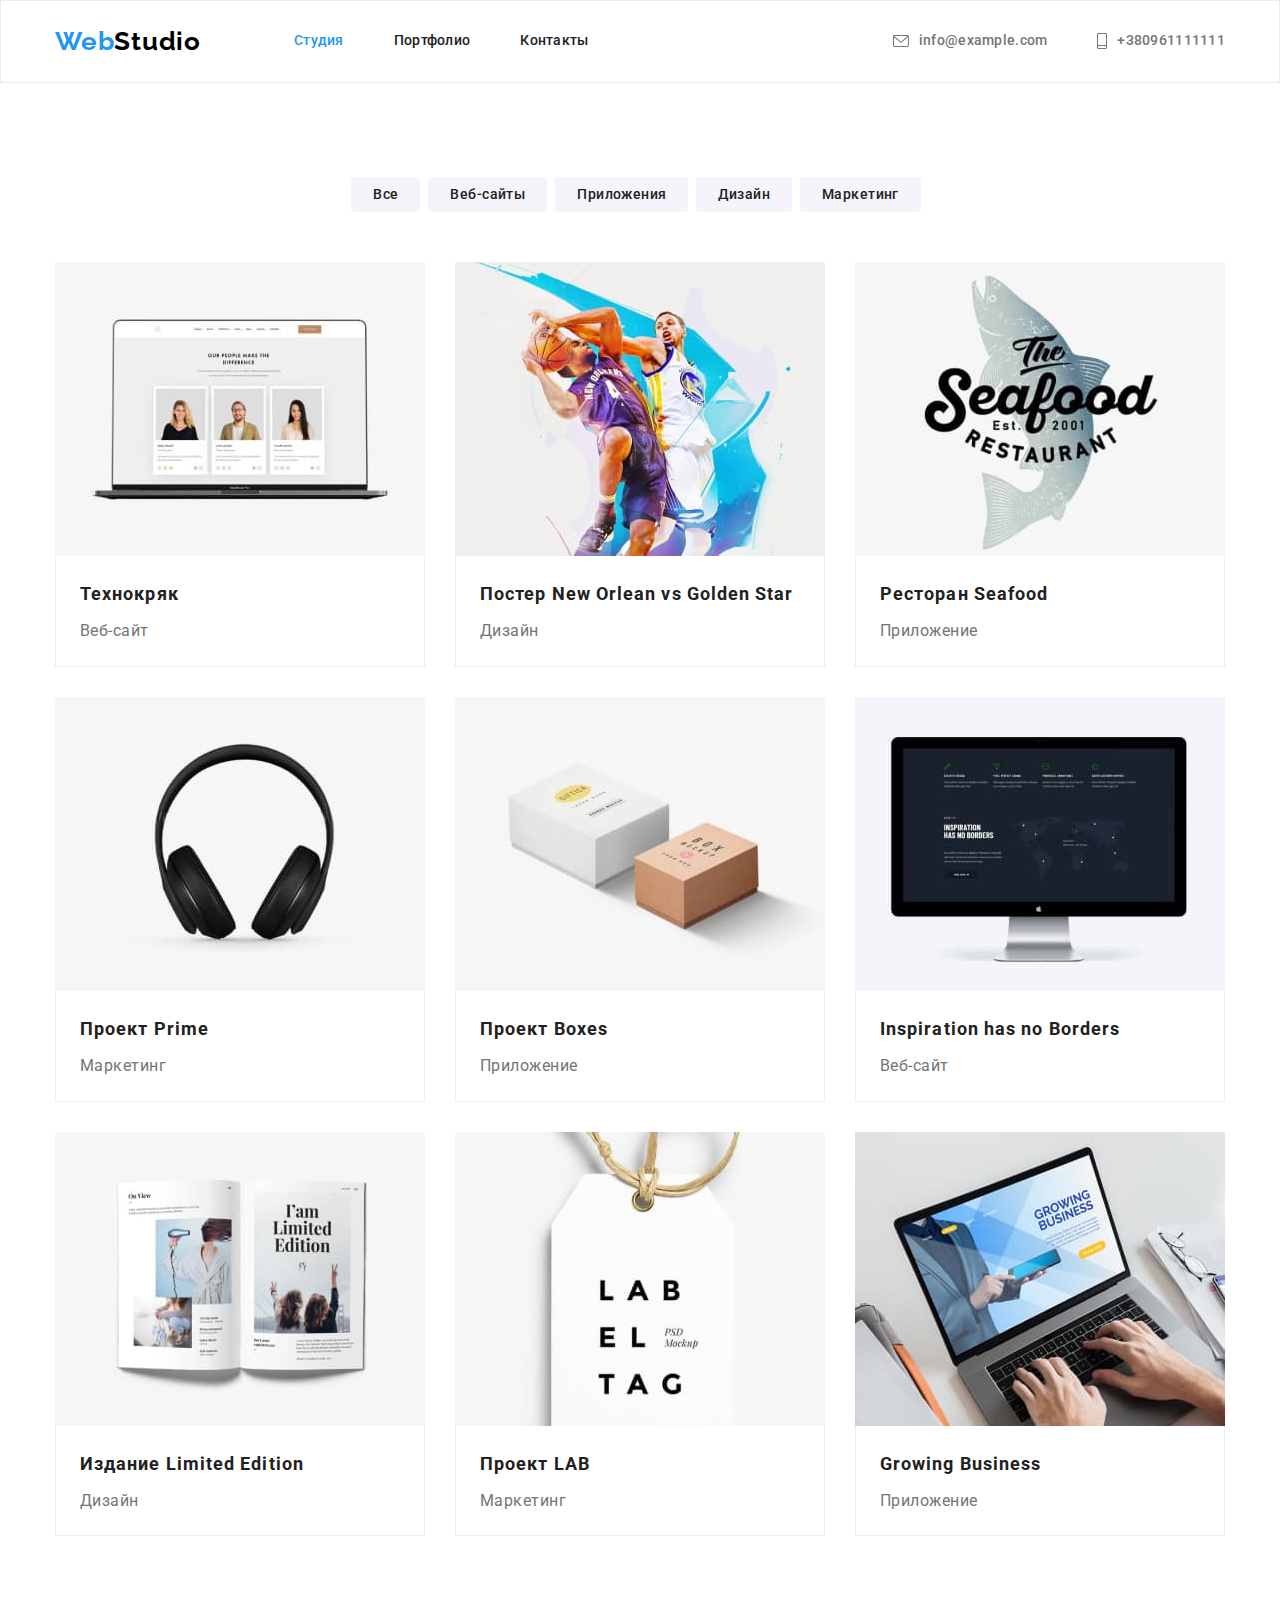
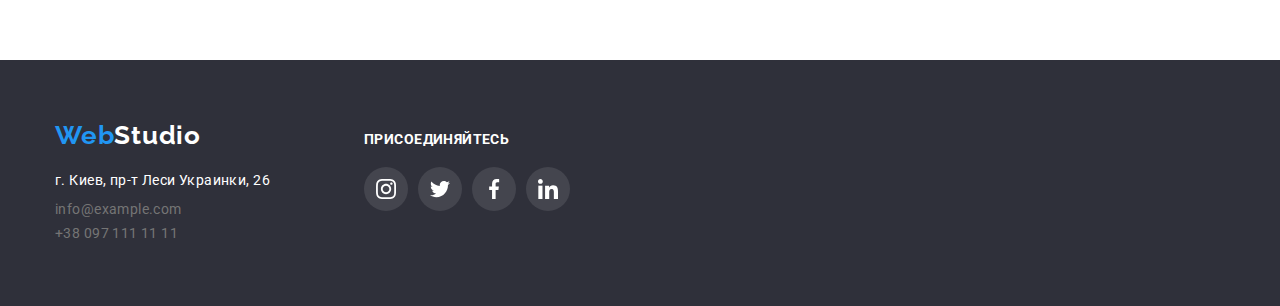
==== commit 73f61dc7: "HW04 27072022" ====
--- a/portfolio.html
+++ b/portfolio.html
@@ -174,13 +174,13 @@
             <address>
             <ul class="nav-footer">
             <li class="address">г. Киев, пр-т Леси Украинки, 26</li>
-            <li><a href="mailto:info@example.com" class="contacts">info@example.com</a></li>
-            <li><a href="tel:+380961111111" class="contacts">+38 097 111 11 11</a></li>
+            <li><a class="contacts-footer" href="mailto:info@example.com">info@example.com</a></li>
+            <li><a class="contacts-footer" href="tel:+380961111111">+38 097 111 11 11</a></li>
             </ul>
             </address>
             </div>
             <div class="section-join"> 
-            <h3 class="header-join">Присоединяйтесь</h3>   
+            <p class="header-join" strong>Присоединяйтесь</p>   
                 <ul class="social-list list">
                 <li class="social-list-items">
                     <a class="social-list-link" href="">
@@ -212,10 +212,11 @@
                 </li>
                  </ul>
                 </div>
-        </div>
+
+                </div>
        
       
         </footer>
-
+        
 </body>
 </html>--- a/css/styles.css
+++ b/css/styles.css
@@ -133,12 +133,9 @@
 .contacts:focus {
     color: var(--weblogo-color);}
       
-.envelope:hover{
-    fill: var(--weblogo-color);}
-
+.envelope:hover,
 .smartphone:hover{
     fill: var(--weblogo-color);}
-
   
 .email{
     margin-left: auto;
@@ -147,12 +144,11 @@
 .contacts {
     display: flex;
     align-items: center;
-    font-weight: 500px;
+    font-weight: 500;
     color: var(--tel-color);
     letter-spacing: 0.02em;
     line-height: 1.14;
-    margin-left: 5px;}
-
+    }
 
 .email, .tel {
     display: flex;
@@ -229,13 +225,6 @@
     flex-grow: 1;
     border-radius: 4px;}
 
-/* .advantage-items_pic:hover {
-    border: 1px solid var(--weblogo-color);} */
-
-.pic {
-    margin-left: auto;
-    margin-right: auto;}
-
 .pic:hover {
     fill: var(--weblogo-color);
 }
@@ -328,13 +317,15 @@
     height: 44px;
     border-radius: 50%;
     background-color: rgba(255, 255, 255, 0.1);
-    fill: var(--tel-color);
+    fill:  #AFB1B8;;
 }
 .social-list-link:hover .social-list-icon,
 .social-list-link:focus .social-list-icon {
     fill: var(--background); 
    }
-    
+.social-list-icon {
+    fill:#FFFFFF;
+}
 .social-list-link:hover,
 .social-list-link:focus {
     background-color: var(--weblogo-color);}
@@ -382,23 +373,41 @@
 address {
     font-style: normal;}
 
-.address:not(last-child) {
+.address  {
+    color: #FFFFFF;
+    font-weight: 400;
+    font-size: 14px;
+    line-height: 1.17;
+    letter-spacing: 0.03em;
     margin-bottom: 9px;
-    color: var(--background);
-    line-height: 1.71;}
-
-.contacts.footer {
+    }
+
+/* .contacts-footer:not(:last-child) {
+    margin-bottom: 9px;
+    } */
+
+.contacts-footer{
+    font-weight: 400;
+    font-size: 14px;
+    line-height: 1.17;
+    letter-spacing: 0.03em;
     color: var(--tel-color);
-    letter-spacing: 0.03em;}
-
-.contacts.footer:hover {
+    margin-bottom: 9px;
+   }
+
+.contacts-footer:hover {
     color: var(--weblogo-color);}
 
 /* Стили для потрфолио */
 
 .button-other:hover, .button-other:focus {
     background: var(--weblogo-color);
-    color: var(--sectionbackgroung);}
+    color: var(--sectionbackgroung);
+    box-shadow: 
+    0px 3px 1px rgba(0, 0, 0, 0.1), 
+    0px 1px 2px rgba(0, 0, 0, 0.08), 
+    0px 2px 2px rgba(0, 0, 0, 0.12);
+}
 
 .button-other {
     font-size: 16px solid;
@@ -409,10 +418,6 @@
     color: var(--portcontacts-color);
     background: var(--sectionbackgroung);
     border-radius: 4px;
-    box-shadow: 
-    0px 3px 1px rgba(0, 0, 0, 0.1), 
-    0px 1px 2px rgba(0, 0, 0, 0.08), 
-    0px 2px 2px rgba(0, 0, 0, 0.12);
     border: none;
     padding: 6px 22px;}
 
@@ -467,14 +472,9 @@
     display: flex;
     align-items: baseline;
 }
-/* .href-and-adress {
-    margin-top: 60px;
-    margin-bottom: 60px;
-} */
 .section-join {
     display: block;
     margin-left: 70px;
-    margin-top: 72px;
 }
 .header-join {
     font-family: 'Roboto';
@@ -491,16 +491,22 @@
     margin-right: 10px;
 }
 .work-items-wrapper {
-    height: 404px;
     width: 370px;
     display: block;
-    border: 1px solid #EEEEEE;
+    border: 1px rgba(238, 238, 238, 1);
+   }
+
+.work-items-wrapper:hover,
+.work-items-wrapper:focus {
     box-shadow: 0px 1px 1px rgba (0, 0, 0.12),
     0px 4px 4px rgba(0, 0, 0.06),
-    1px 4px 6px rgba (0, 0, 0.16);}
+    1px 4px 6px rgba (0, 0, 0.16);
+}
+
 
 .header-portfolio {
     margin-bottom: 94px;
+    border: 1px solid #ECECEC;;
 }
 .section-portfolio {
     padding-top: 0px;
